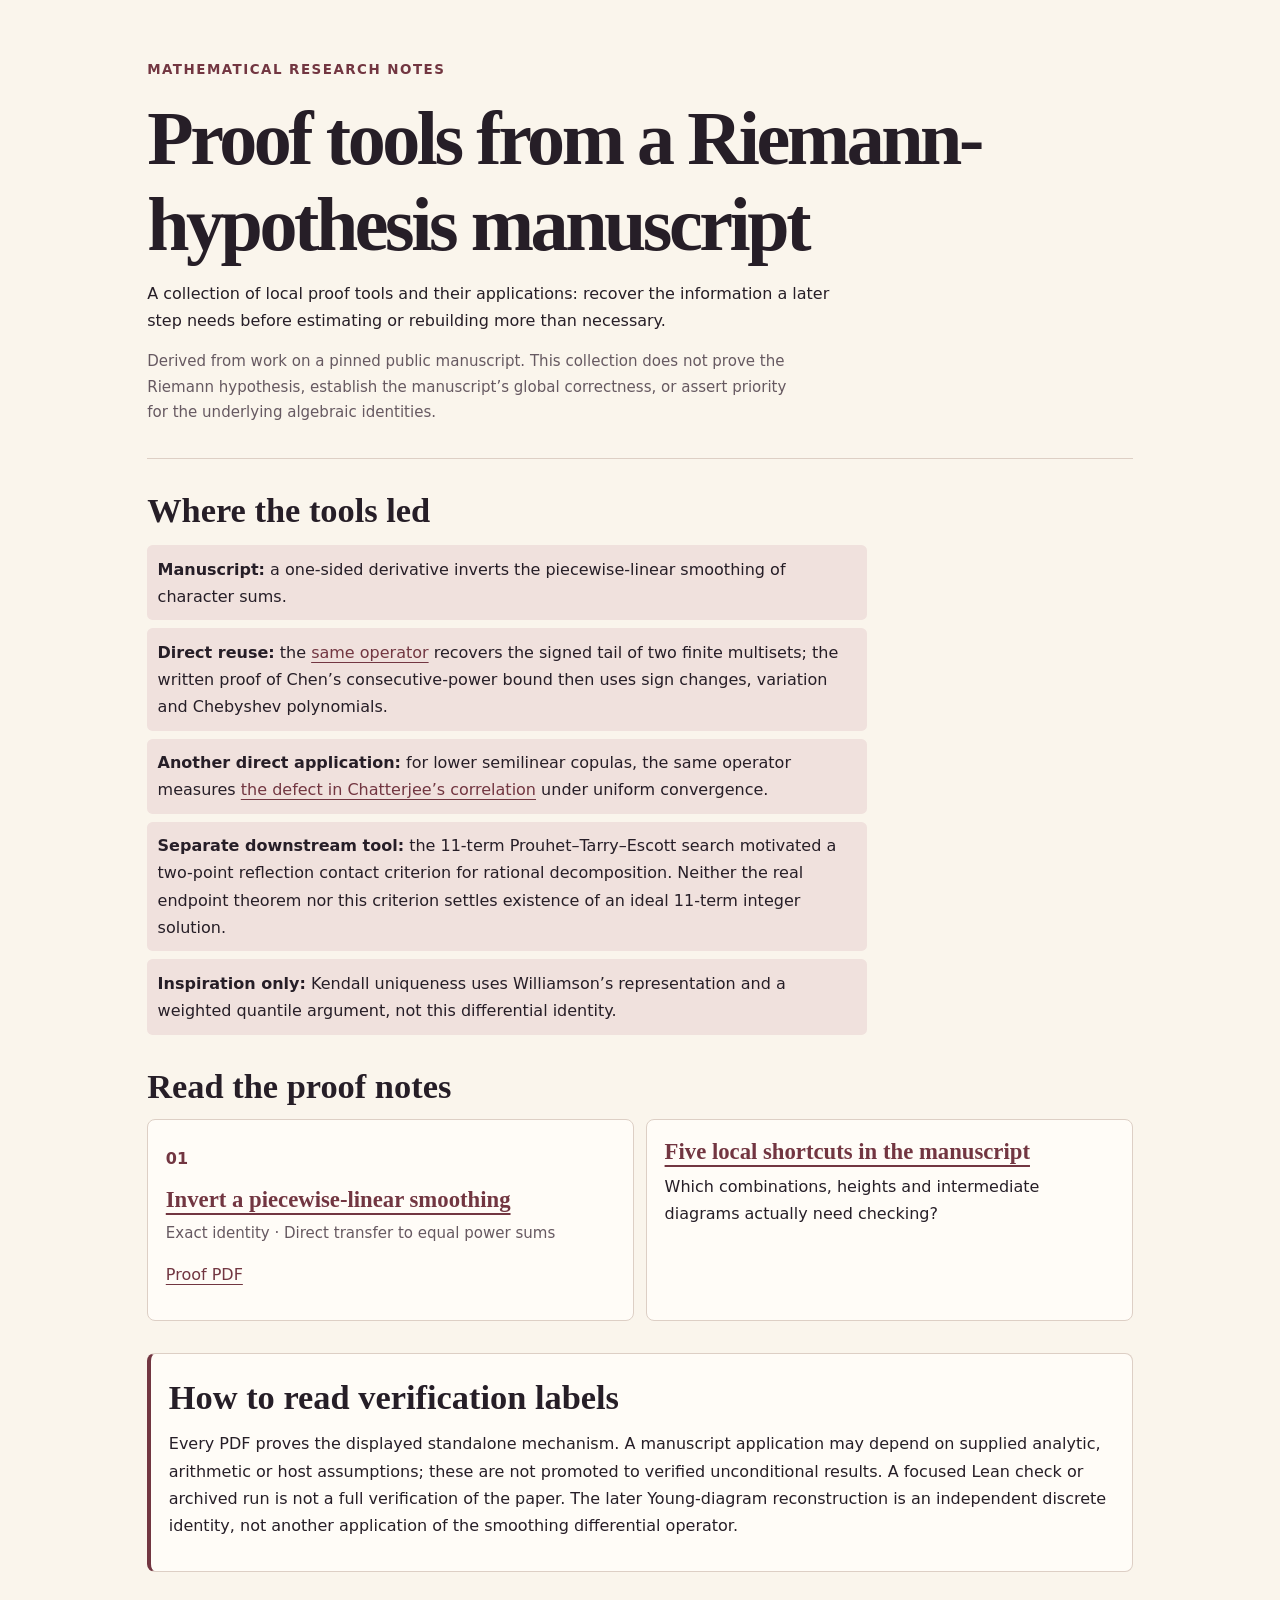
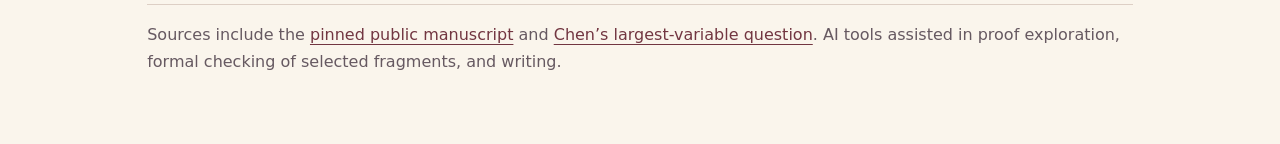
==== index.html @ ce7fea71 "Publish anonymous Riemann proof-tools research notes" ====
<!doctype html><html lang="en"><head><meta charset="utf-8"><meta name="viewport" content="width=device-width, initial-scale=1"><title>Proof tools from a Riemann-hypothesis manuscript</title><link rel="stylesheet" href="style.css"></head><body><main class="wrap"><header><p class="eyebrow">Mathematical research notes</p><h1>Proof tools from a Riemann-hypothesis manuscript</h1><p>A collection of local proof tools and their applications: recover the information a later step needs before estimating or rebuilding more than necessary.</p><p class="scope">Derived from work on a pinned public manuscript. This collection does not prove the Riemann hypothesis, establish the manuscript’s global correctness, or assert priority for the underlying algebraic identities.</p></header>
<section aria-labelledby="transfer"><h2 id="transfer">Where the tools led</h2><ol class="flow"><li><strong>Manuscript:</strong> a one-sided derivative inverts the piecewise-linear smoothing of character sums.</li><li><strong>Direct reuse:</strong> the <a href="smoothed-sum-inversion/">same operator</a> recovers the signed tail of two finite multisets; the written proof of Chen’s consecutive-power bound then uses sign changes, variation and Chebyshev polynomials.</li><li><strong>Another direct application:</strong> for lower semilinear copulas, the same operator measures <a href="chatterjee-connection/">the defect in Chatterjee’s correlation</a> under uniform convergence.</li><li><strong>Separate downstream tool:</strong> the 11-term Prouhet–Tarry–Escott search motivated a two-point reflection contact criterion for rational decomposition. Neither the real endpoint theorem nor this criterion settles existence of an ideal 11-term integer solution.</li><li><strong>Inspiration only:</strong> Kendall uniqueness uses Williamson’s representation and a weighted quantile argument, not this differential identity.</li></ol></section>
<section aria-labelledby="tools"><h2 id="tools">Read the proof notes</h2><div class="grid"><article class="card"><p class="number">01</p><h3><a href="smoothed-sum-inversion/">Invert a piecewise-linear smoothing</a></h3><p class="scope">Exact identity · Direct transfer to equal power sums</p><p><a href="files/smoothed-sum-inversion.pdf">Proof PDF</a></p></article><article class="card"><h3><a href="manuscript-shortcuts/">Five local shortcuts in the manuscript</a></h3><p>Which combinations, heights and intermediate diagrams actually need checking?</p></article></div></section><section class="panel"><h2>How to read verification labels</h2><p>Every PDF proves the displayed standalone mechanism. A manuscript application may depend on supplied analytic, arithmetic or host assumptions; these are not promoted to verified unconditional results. A focused Lean check or archived run is not a full verification of the paper. The later Young-diagram reconstruction is an independent discrete identity, not another application of the smoothing differential operator.</p></section><footer>Sources include the <a href="https://github.com/leanprover-community/riemann-hypothesis/tree/40e56bab026552e089d7afcfeff08d2defb9c005">pinned public manuscript</a> and <a href="https://arxiv.org/html/2506.11429v1#S5.SS2.SSS1">Chen’s largest-variable question</a>. AI tools assisted in proof exploration, formal checking of selected fragments, and writing.</footer></main></body></html>
---- style.css ----
@charset 'utf-8';
:root{color-scheme:light;--ink:#261e27;--muted:#665961;--paper:#faf5ec;--card:#fffcf7;--rule:#ddcfc5;--accent:#723641;--soft:#f0e1dd}
*{box-sizing:border-box}body{margin:0;background:var(--paper);color:var(--ink);font:1rem/1.7 system-ui,sans-serif}.wrap{width:min(68rem,100%);margin:auto;padding:clamp(1.1rem,4vw,4rem)}a{color:var(--accent);text-underline-offset:.25em}a:focus-visible{outline:2px solid var(--accent);outline-offset:4px}header,footer{border-block-end:1px solid var(--rule);padding-block-end:1.1rem}footer{border-block-end:0;border-block-start:1px solid var(--rule);padding-block-start:1rem;color:var(--muted)}header p{max-width:68ch}.eyebrow{color:var(--accent);font-weight:750;letter-spacing:.11em;text-transform:uppercase;font-size:.84rem}h1,h2,h3{font-family:Georgia,serif;line-height:1.12}h1{font-size:clamp(2.3rem,6vw,4.75rem);letter-spacing:-.045em;max-width:22ch;margin:.4rem 0 .85rem}h2{font-size:clamp(1.55rem,3.5vw,2.15rem);margin:.4rem 0 .85rem}h3{margin:.1rem 0 .55rem;font-size:1.42rem}section{margin:2rem 0}.grid{display:grid;grid-template-columns:repeat(auto-fit,minmax(min(100%,17rem),1fr));gap:.75rem}.card,.panel{padding:1.1rem;background:var(--card);border:1px solid var(--rule);border-radius:.5rem}.panel{border-left:.25rem solid var(--accent)}.scope{color:var(--muted);font-size:.94rem}.flow{list-style:none;padding:0;display:grid;gap:.5rem}.flow li{background:var(--soft);border-radius:.35rem;padding:.65rem;max-width:45rem}.button{display:inline-block;background:var(--accent);padding:.55rem .8rem;color:#fff;font-weight:700;border-radius:.3rem}.source-list{overflow-wrap:anywhere}p{margin:.5rem 0 .9rem}.sectiontext{max-width:76ch;overflow-wrap:anywhere}.cta{margin:1rem 0 0}nav a{margin-right:1rem}.number{color:var(--accent);font-weight:800}
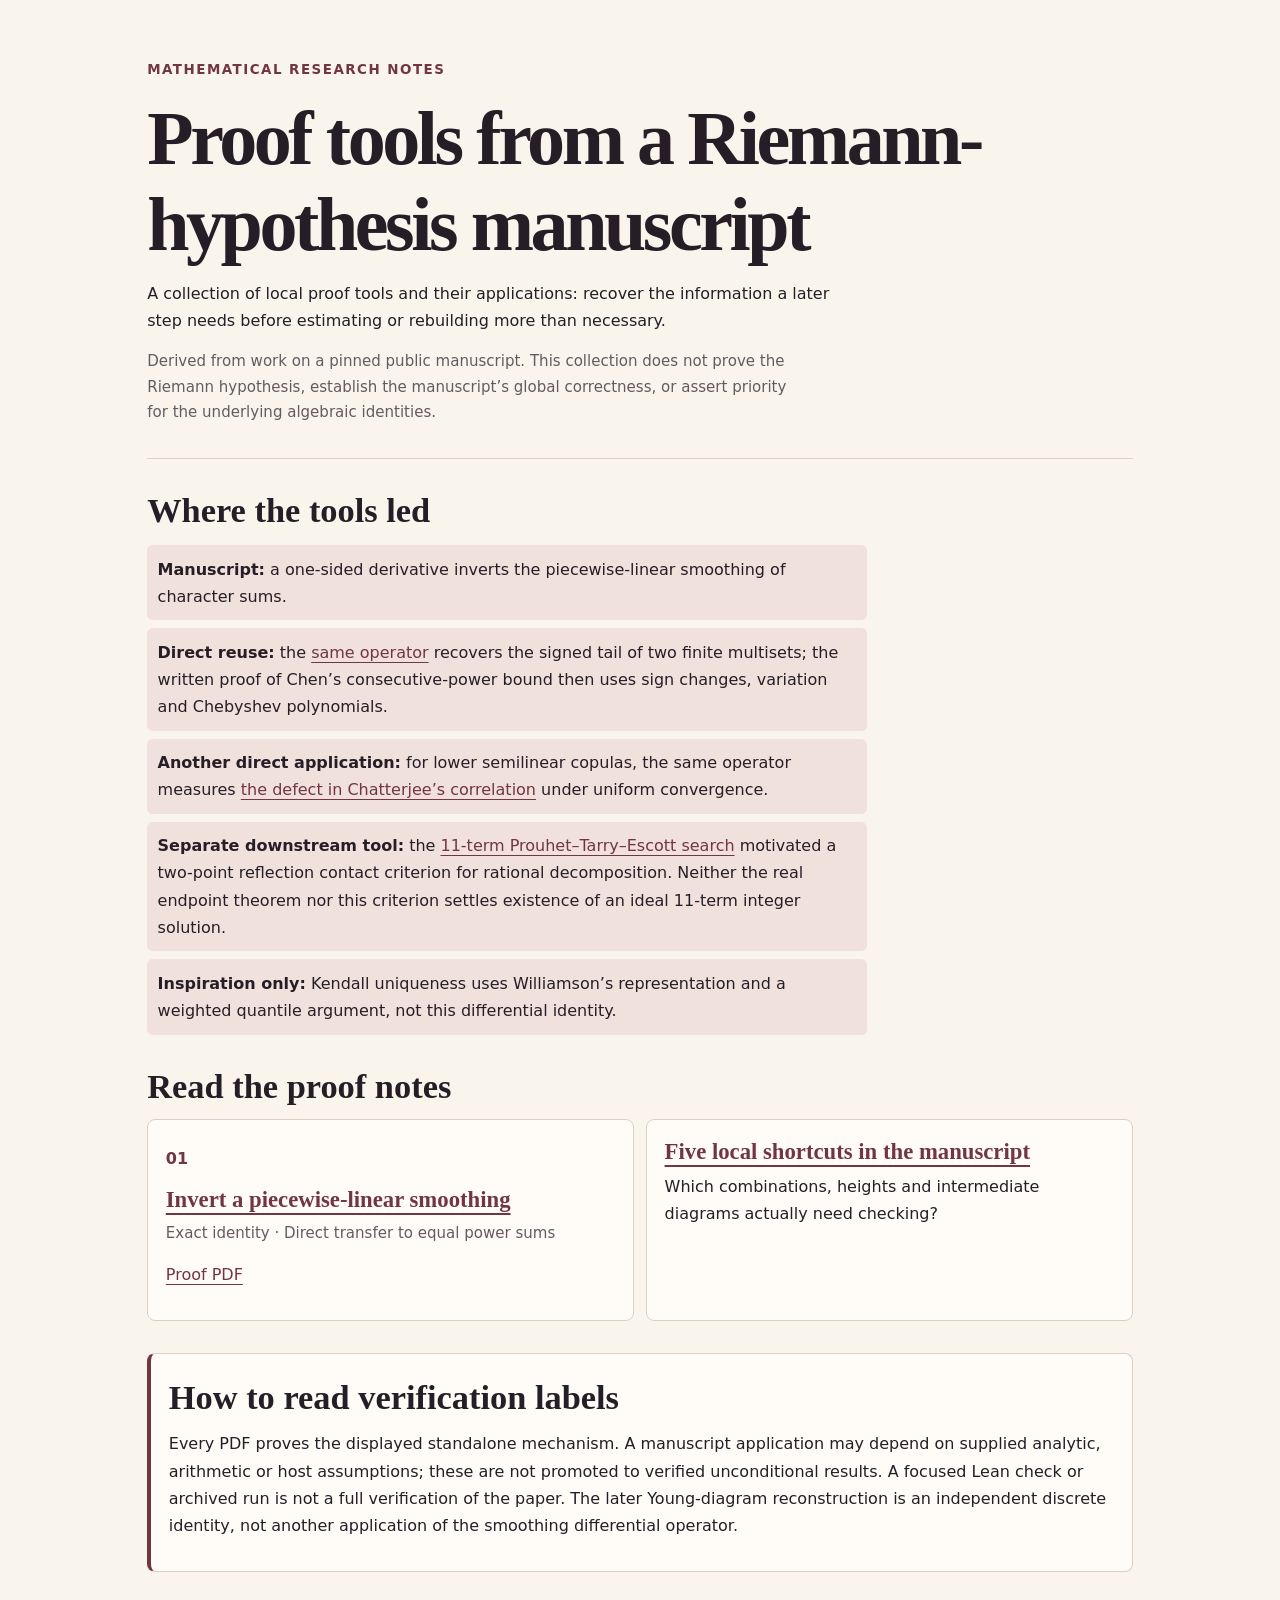
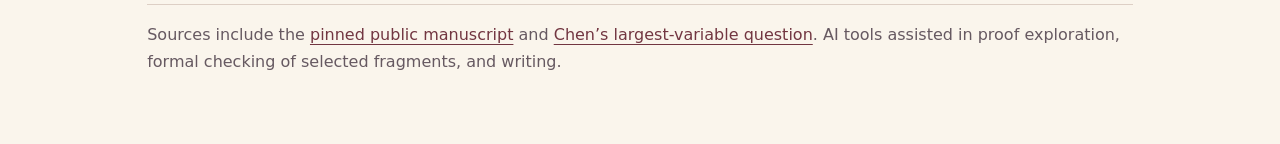
==== commit 3cfebbc5: "Connect the inversion, Chen, and eleven-term research notes" ====
--- a/index.html
+++ b/index.html
@@ -1,3 +1,3 @@
 <!doctype html><html lang="en"><head><meta charset="utf-8"><meta name="viewport" content="width=device-width, initial-scale=1"><title>Proof tools from a Riemann-hypothesis manuscript</title><link rel="stylesheet" href="style.css"></head><body><main class="wrap"><header><p class="eyebrow">Mathematical research notes</p><h1>Proof tools from a Riemann-hypothesis manuscript</h1><p>A collection of local proof tools and their applications: recover the information a later step needs before estimating or rebuilding more than necessary.</p><p class="scope">Derived from work on a pinned public manuscript. This collection does not prove the Riemann hypothesis, establish the manuscript’s global correctness, or assert priority for the underlying algebraic identities.</p></header>
-<section aria-labelledby="transfer"><h2 id="transfer">Where the tools led</h2><ol class="flow"><li><strong>Manuscript:</strong> a one-sided derivative inverts the piecewise-linear smoothing of character sums.</li><li><strong>Direct reuse:</strong> the <a href="smoothed-sum-inversion/">same operator</a> recovers the signed tail of two finite multisets; the written proof of Chen’s consecutive-power bound then uses sign changes, variation and Chebyshev polynomials.</li><li><strong>Another direct application:</strong> for lower semilinear copulas, the same operator measures <a href="chatterjee-connection/">the defect in Chatterjee’s correlation</a> under uniform convergence.</li><li><strong>Separate downstream tool:</strong> the 11-term Prouhet–Tarry–Escott search motivated a two-point reflection contact criterion for rational decomposition. Neither the real endpoint theorem nor this criterion settles existence of an ideal 11-term integer solution.</li><li><strong>Inspiration only:</strong> Kendall uniqueness uses Williamson’s representation and a weighted quantile argument, not this differential identity.</li></ol></section>
+<section aria-labelledby="transfer"><h2 id="transfer">Where the tools led</h2><ol class="flow"><li><strong>Manuscript:</strong> a one-sided derivative inverts the piecewise-linear smoothing of character sums.</li><li><strong>Direct reuse:</strong> the <a href="smoothed-sum-inversion/#chen">same operator</a> recovers the signed tail of two finite multisets; the written proof of Chen’s consecutive-power bound then uses sign changes, variation and Chebyshev polynomials.</li><li><strong>Another direct application:</strong> for lower semilinear copulas, the same operator measures <a href="chatterjee-connection/">the defect in Chatterjee’s correlation</a> under uniform convergence.</li><li><strong>Separate downstream tool:</strong> the <a href="eleven-term/">11-term Prouhet–Tarry–Escott search</a> motivated a two-point reflection contact criterion for rational decomposition. Neither the real endpoint theorem nor this criterion settles existence of an ideal 11-term integer solution.</li><li><strong>Inspiration only:</strong> Kendall uniqueness uses Williamson’s representation and a weighted quantile argument, not this differential identity.</li></ol></section>
 <section aria-labelledby="tools"><h2 id="tools">Read the proof notes</h2><div class="grid"><article class="card"><p class="number">01</p><h3><a href="smoothed-sum-inversion/">Invert a piecewise-linear smoothing</a></h3><p class="scope">Exact identity · Direct transfer to equal power sums</p><p><a href="files/smoothed-sum-inversion.pdf">Proof PDF</a></p></article><article class="card"><h3><a href="manuscript-shortcuts/">Five local shortcuts in the manuscript</a></h3><p>Which combinations, heights and intermediate diagrams actually need checking?</p></article></div></section><section class="panel"><h2>How to read verification labels</h2><p>Every PDF proves the displayed standalone mechanism. A manuscript application may depend on supplied analytic, arithmetic or host assumptions; these are not promoted to verified unconditional results. A focused Lean check or archived run is not a full verification of the paper. The later Young-diagram reconstruction is an independent discrete identity, not another application of the smoothing differential operator.</p></section><footer>Sources include the <a href="https://github.com/leanprover-community/riemann-hypothesis/tree/40e56bab026552e089d7afcfeff08d2defb9c005">pinned public manuscript</a> and <a href="https://arxiv.org/html/2506.11429v1#S5.SS2.SSS1">Chen’s largest-variable question</a>. AI tools assisted in proof exploration, formal checking of selected fragments, and writing.</footer></main></body></html>
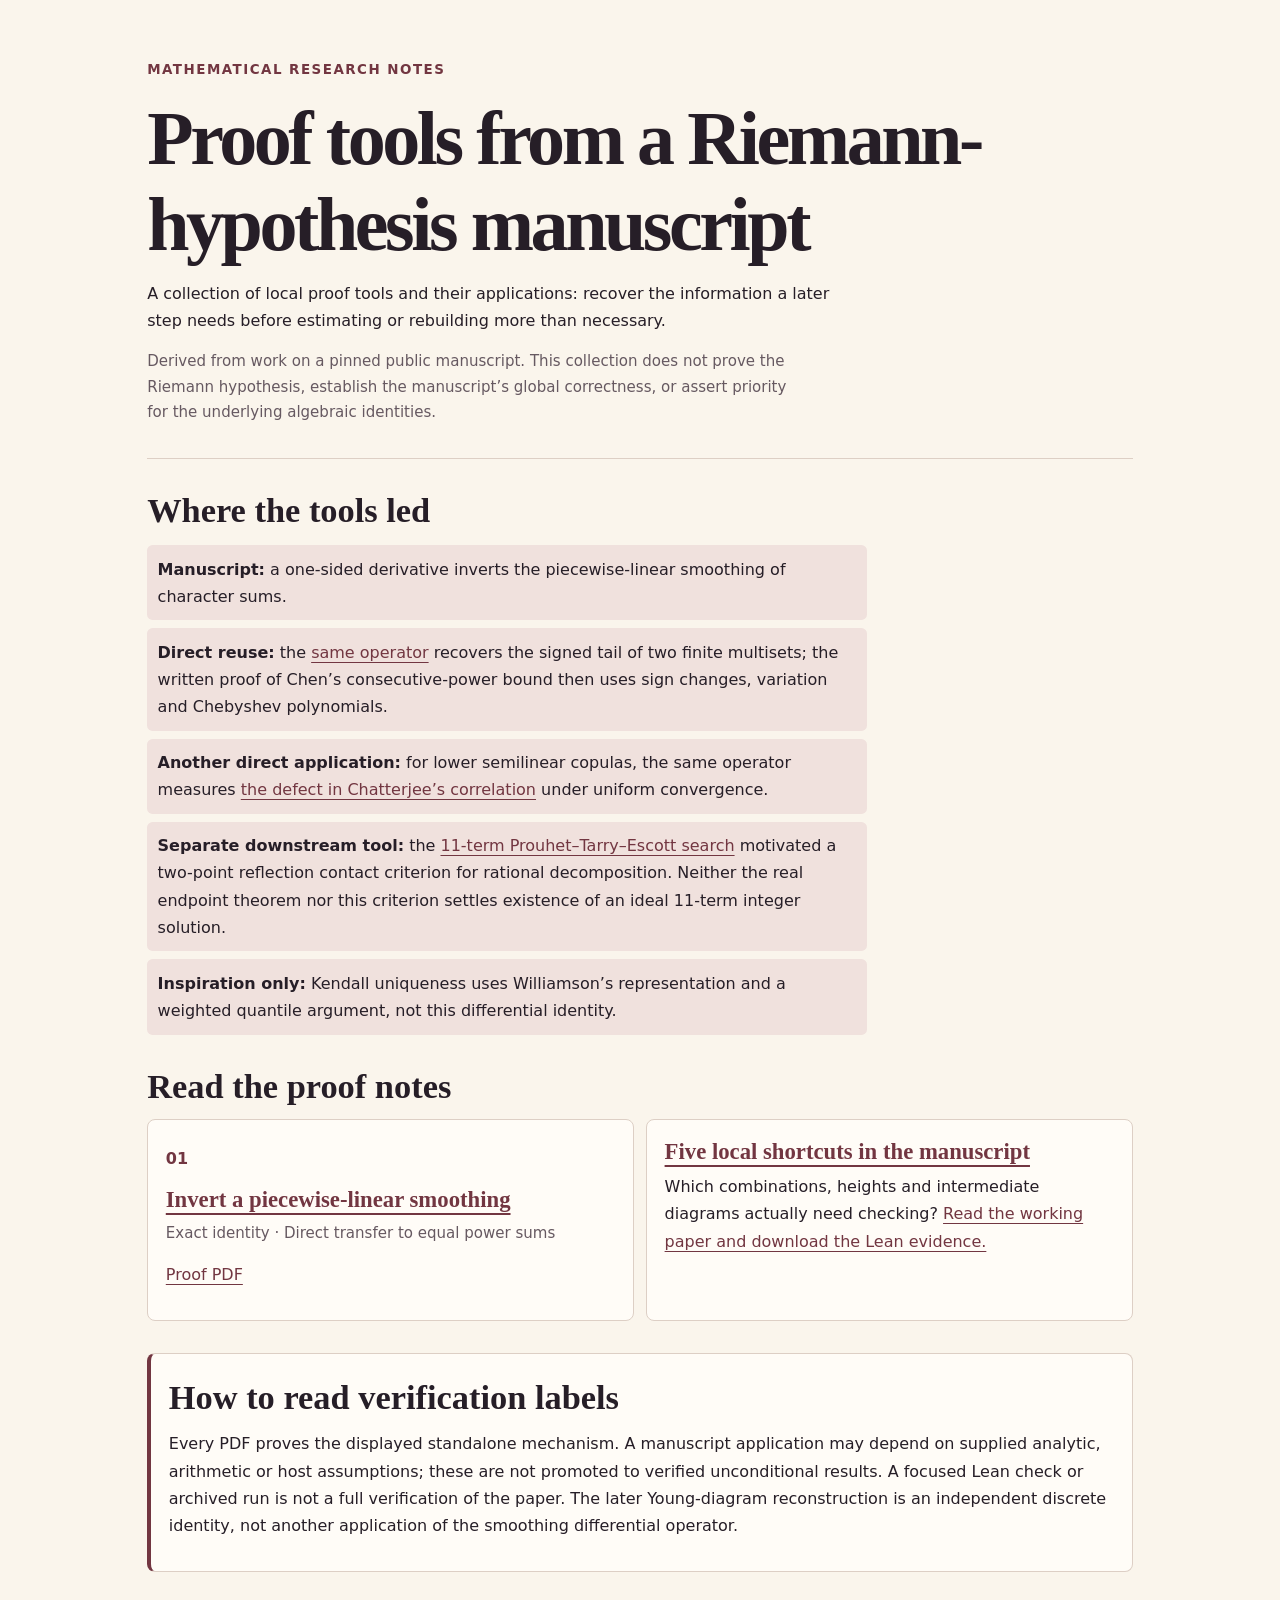
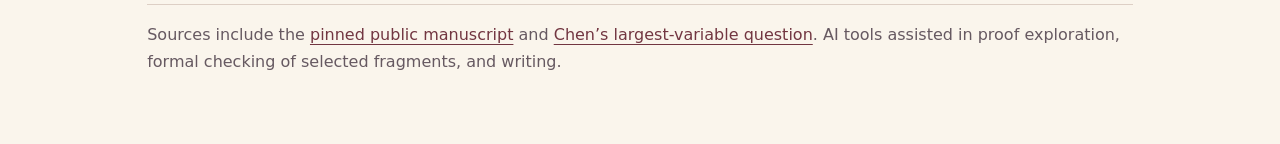
==== commit 86c25b88: "Add Riemann manuscript shortening paper and Lean reproduction bundles" ====
--- a/index.html
+++ b/index.html
@@ -1,3 +1,3 @@
 <!doctype html><html lang="en"><head><meta charset="utf-8"><meta name="viewport" content="width=device-width, initial-scale=1"><title>Proof tools from a Riemann-hypothesis manuscript</title><link rel="stylesheet" href="style.css"></head><body><main class="wrap"><header><p class="eyebrow">Mathematical research notes</p><h1>Proof tools from a Riemann-hypothesis manuscript</h1><p>A collection of local proof tools and their applications: recover the information a later step needs before estimating or rebuilding more than necessary.</p><p class="scope">Derived from work on a pinned public manuscript. This collection does not prove the Riemann hypothesis, establish the manuscript’s global correctness, or assert priority for the underlying algebraic identities.</p></header>
 <section aria-labelledby="transfer"><h2 id="transfer">Where the tools led</h2><ol class="flow"><li><strong>Manuscript:</strong> a one-sided derivative inverts the piecewise-linear smoothing of character sums.</li><li><strong>Direct reuse:</strong> the <a href="smoothed-sum-inversion/#chen">same operator</a> recovers the signed tail of two finite multisets; the written proof of Chen’s consecutive-power bound then uses sign changes, variation and Chebyshev polynomials.</li><li><strong>Another direct application:</strong> for lower semilinear copulas, the same operator measures <a href="chatterjee-connection/">the defect in Chatterjee’s correlation</a> under uniform convergence.</li><li><strong>Separate downstream tool:</strong> the <a href="eleven-term/">11-term Prouhet–Tarry–Escott search</a> motivated a two-point reflection contact criterion for rational decomposition. Neither the real endpoint theorem nor this criterion settles existence of an ideal 11-term integer solution.</li><li><strong>Inspiration only:</strong> Kendall uniqueness uses Williamson’s representation and a weighted quantile argument, not this differential identity.</li></ol></section>
-<section aria-labelledby="tools"><h2 id="tools">Read the proof notes</h2><div class="grid"><article class="card"><p class="number">01</p><h3><a href="smoothed-sum-inversion/">Invert a piecewise-linear smoothing</a></h3><p class="scope">Exact identity · Direct transfer to equal power sums</p><p><a href="files/smoothed-sum-inversion.pdf">Proof PDF</a></p></article><article class="card"><h3><a href="manuscript-shortcuts/">Five local shortcuts in the manuscript</a></h3><p>Which combinations, heights and intermediate diagrams actually need checking?</p></article></div></section><section class="panel"><h2>How to read verification labels</h2><p>Every PDF proves the displayed standalone mechanism. A manuscript application may depend on supplied analytic, arithmetic or host assumptions; these are not promoted to verified unconditional results. A focused Lean check or archived run is not a full verification of the paper. The later Young-diagram reconstruction is an independent discrete identity, not another application of the smoothing differential operator.</p></section><footer>Sources include the <a href="https://github.com/leanprover-community/riemann-hypothesis/tree/40e56bab026552e089d7afcfeff08d2defb9c005">pinned public manuscript</a> and <a href="https://arxiv.org/html/2506.11429v1#S5.SS2.SSS1">Chen’s largest-variable question</a>. AI tools assisted in proof exploration, formal checking of selected fragments, and writing.</footer></main></body></html>+<section aria-labelledby="tools"><h2 id="tools">Read the proof notes</h2><div class="grid"><article class="card"><p class="number">01</p><h3><a href="smoothed-sum-inversion/">Invert a piecewise-linear smoothing</a></h3><p class="scope">Exact identity · Direct transfer to equal power sums</p><p><a href="files/smoothed-sum-inversion.pdf">Proof PDF</a></p></article><article class="card"><h3><a href="manuscript-shortcuts/">Five local shortcuts in the manuscript</a></h3><p>Which combinations, heights and intermediate diagrams actually need checking? <a href="manuscript-shortcuts/#paper">Read the working paper and download the Lean evidence.</a></p></article></div></section><section class="panel"><h2>How to read verification labels</h2><p>Every PDF proves the displayed standalone mechanism. A manuscript application may depend on supplied analytic, arithmetic or host assumptions; these are not promoted to verified unconditional results. A focused Lean check or archived run is not a full verification of the paper. The later Young-diagram reconstruction is an independent discrete identity, not another application of the smoothing differential operator.</p></section><footer>Sources include the <a href="https://github.com/leanprover-community/riemann-hypothesis/tree/40e56bab026552e089d7afcfeff08d2defb9c005">pinned public manuscript</a> and <a href="https://arxiv.org/html/2506.11429v1#S5.SS2.SSS1">Chen’s largest-variable question</a>. AI tools assisted in proof exploration, formal checking of selected fragments, and writing.</footer></main></body></html>
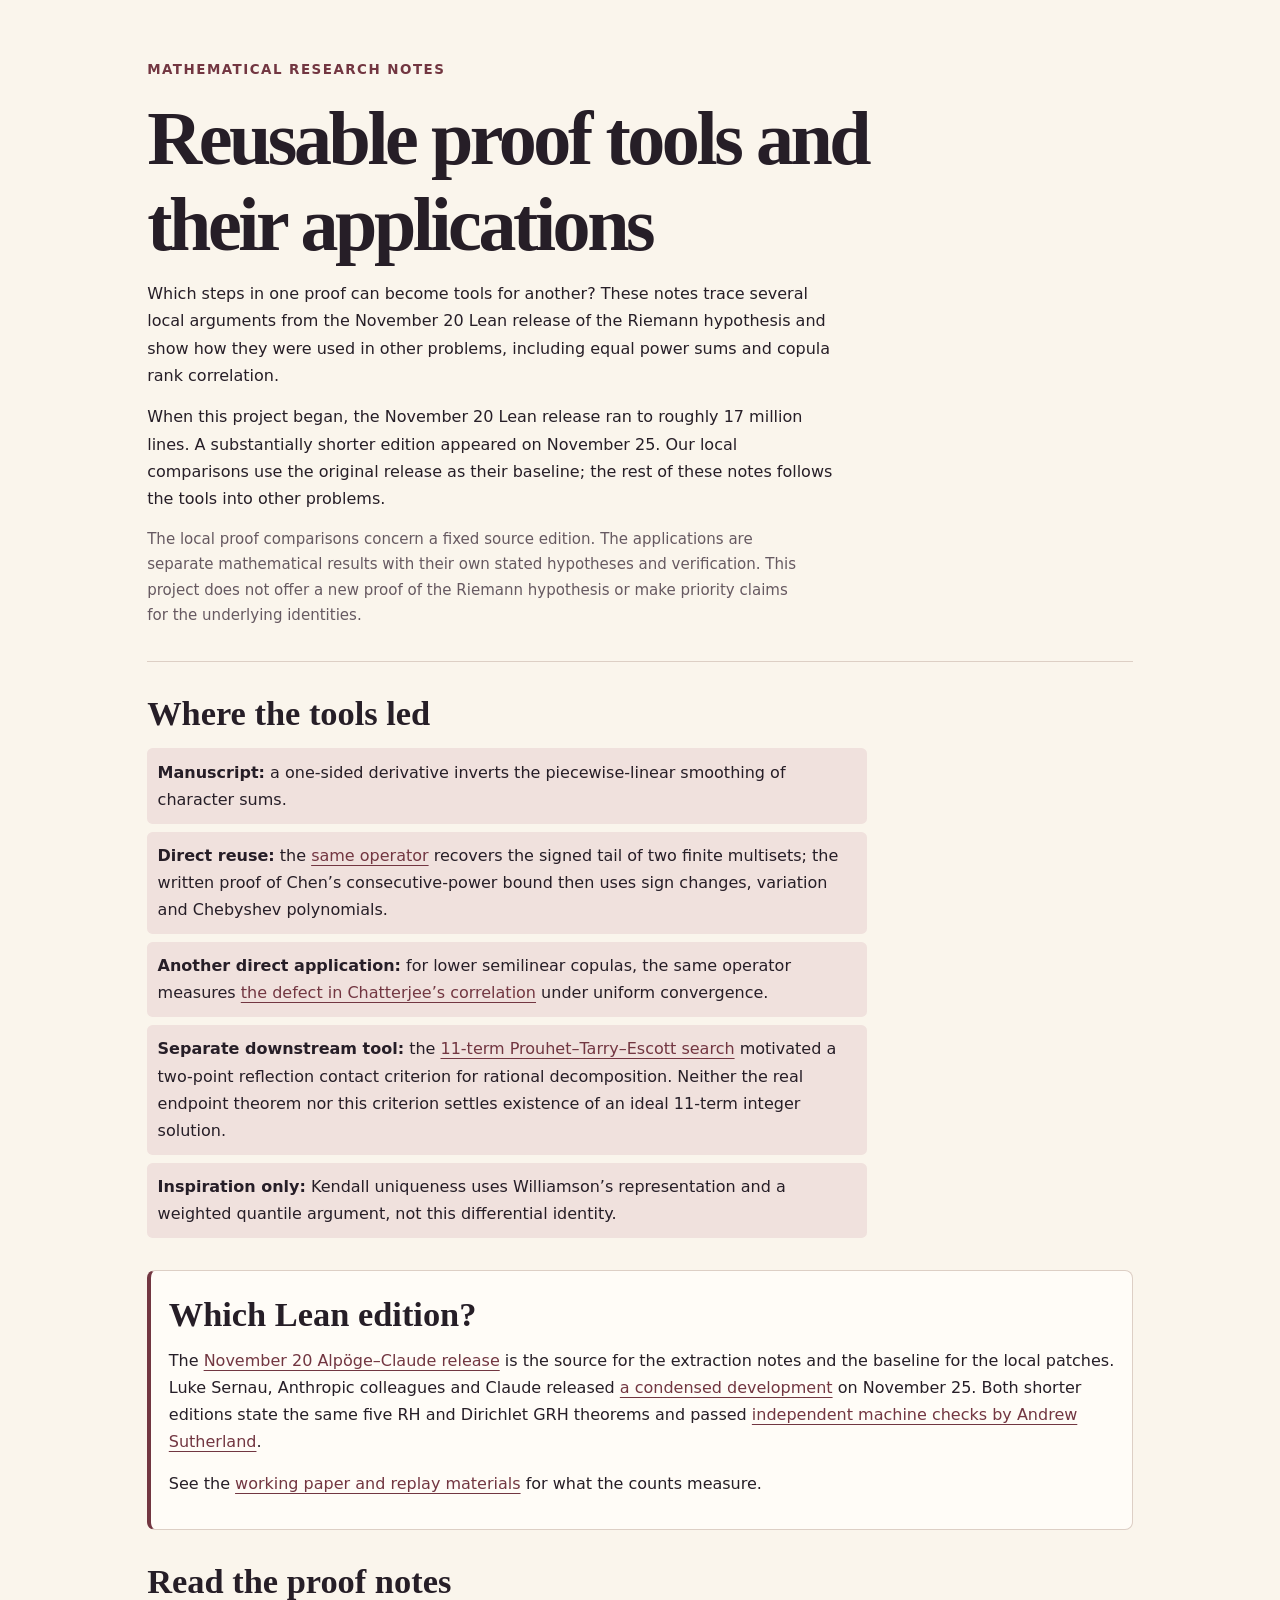
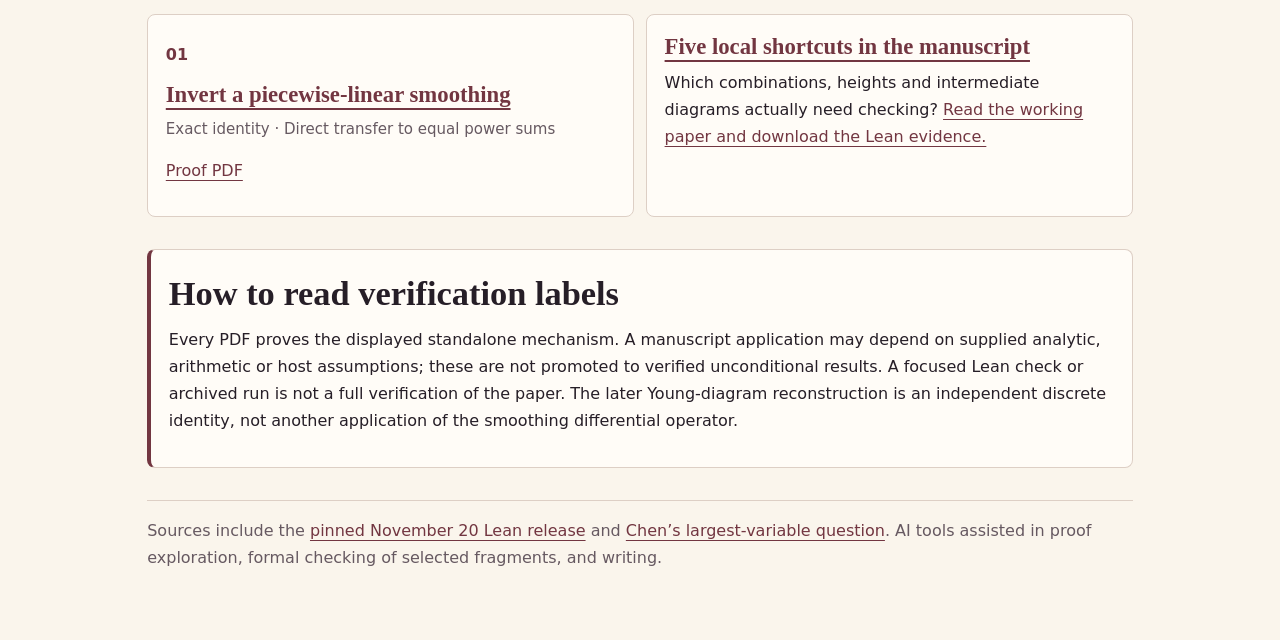
==== commit af784e20: "Clarify the original Lean baseline and the later condensed edition" ====
--- a/index.html
+++ b/index.html
@@ -1,3 +1,3 @@
-<!doctype html><html lang="en"><head><meta charset="utf-8"><meta name="viewport" content="width=device-width, initial-scale=1"><title>Proof tools from a Riemann-hypothesis manuscript</title><link rel="stylesheet" href="style.css"></head><body><main class="wrap"><header><p class="eyebrow">Mathematical research notes</p><h1>Proof tools from a Riemann-hypothesis manuscript</h1><p>A collection of local proof tools and their applications: recover the information a later step needs before estimating or rebuilding more than necessary.</p><p class="scope">Derived from work on a pinned public manuscript. This collection does not prove the Riemann hypothesis, establish the manuscript’s global correctness, or assert priority for the underlying algebraic identities.</p></header>
+<!doctype html><html lang="en"><head><meta charset="utf-8"><meta name="viewport" content="width=device-width, initial-scale=1"><title>Reusable proof tools and their applications</title><link rel="stylesheet" href="style.css"></head><body><main class="wrap"><header><p class="eyebrow">Mathematical research notes</p><h1>Reusable proof tools and their applications</h1><p>Which steps in one proof can become tools for another? These notes trace several local arguments from the November 20 Lean release of the Riemann hypothesis and show how they were used in other problems, including equal power sums and copula rank correlation.</p><p>When this project began, the November 20 Lean release ran to roughly 17 million lines. A substantially shorter edition appeared on November 25. Our local comparisons use the original release as their baseline; the rest of these notes follows the tools into other problems.</p><p class="scope">The local proof comparisons concern a fixed source edition. The applications are separate mathematical results with their own stated hypotheses and verification. This project does not offer a new proof of the Riemann hypothesis or make priority claims for the underlying identities.</p></header>
 <section aria-labelledby="transfer"><h2 id="transfer">Where the tools led</h2><ol class="flow"><li><strong>Manuscript:</strong> a one-sided derivative inverts the piecewise-linear smoothing of character sums.</li><li><strong>Direct reuse:</strong> the <a href="smoothed-sum-inversion/#chen">same operator</a> recovers the signed tail of two finite multisets; the written proof of Chen’s consecutive-power bound then uses sign changes, variation and Chebyshev polynomials.</li><li><strong>Another direct application:</strong> for lower semilinear copulas, the same operator measures <a href="chatterjee-connection/">the defect in Chatterjee’s correlation</a> under uniform convergence.</li><li><strong>Separate downstream tool:</strong> the <a href="eleven-term/">11-term Prouhet–Tarry–Escott search</a> motivated a two-point reflection contact criterion for rational decomposition. Neither the real endpoint theorem nor this criterion settles existence of an ideal 11-term integer solution.</li><li><strong>Inspiration only:</strong> Kendall uniqueness uses Williamson’s representation and a weighted quantile argument, not this differential identity.</li></ol></section>
-<section aria-labelledby="tools"><h2 id="tools">Read the proof notes</h2><div class="grid"><article class="card"><p class="number">01</p><h3><a href="smoothed-sum-inversion/">Invert a piecewise-linear smoothing</a></h3><p class="scope">Exact identity · Direct transfer to equal power sums</p><p><a href="files/smoothed-sum-inversion.pdf">Proof PDF</a></p></article><article class="card"><h3><a href="manuscript-shortcuts/">Five local shortcuts in the manuscript</a></h3><p>Which combinations, heights and intermediate diagrams actually need checking? <a href="manuscript-shortcuts/#paper">Read the working paper and download the Lean evidence.</a></p></article></div></section><section class="panel"><h2>How to read verification labels</h2><p>Every PDF proves the displayed standalone mechanism. A manuscript application may depend on supplied analytic, arithmetic or host assumptions; these are not promoted to verified unconditional results. A focused Lean check or archived run is not a full verification of the paper. The later Young-diagram reconstruction is an independent discrete identity, not another application of the smoothing differential operator.</p></section><footer>Sources include the <a href="https://github.com/leanprover-community/riemann-hypothesis/tree/40e56bab026552e089d7afcfeff08d2defb9c005">pinned public manuscript</a> and <a href="https://arxiv.org/html/2506.11429v1#S5.SS2.SSS1">Chen’s largest-variable question</a>. AI tools assisted in proof exploration, formal checking of selected fragments, and writing.</footer></main></body></html>+<section class="panel" id="source-editions" aria-labelledby="source-editions-title"><h2 id="source-editions-title">Which Lean edition?</h2><p>The <a href="https://github.com/leanprover-community/riemann-hypothesis/tree/40e56bab026552e089d7afcfeff08d2defb9c005">November 20 Alpöge–Claude release</a> is the source for the extraction notes and the baseline for the local patches. Luke Sernau, Anthropic colleagues and Claude released <a href="https://github.com/lsernau/grh-lean/tree/72fead10">a condensed development</a> on November 25. Both shorter editions state the same five RH and Dirichlet GRH theorems and passed <a href="https://math.mit.edu/~drew/shortgrh/">independent machine checks by Andrew Sutherland</a>.</p><p>See the <a href="manuscript-shortcuts/#paper">working paper and replay materials</a> for what the counts measure.</p></section><section aria-labelledby="tools"><h2 id="tools">Read the proof notes</h2><div class="grid"><article class="card"><p class="number">01</p><h3><a href="smoothed-sum-inversion/">Invert a piecewise-linear smoothing</a></h3><p class="scope">Exact identity · Direct transfer to equal power sums</p><p><a href="files/smoothed-sum-inversion.pdf">Proof PDF</a></p></article><article class="card"><h3><a href="manuscript-shortcuts/">Five local shortcuts in the manuscript</a></h3><p>Which combinations, heights and intermediate diagrams actually need checking? <a href="manuscript-shortcuts/#paper">Read the working paper and download the Lean evidence.</a></p></article></div></section><section class="panel"><h2>How to read verification labels</h2><p>Every PDF proves the displayed standalone mechanism. A manuscript application may depend on supplied analytic, arithmetic or host assumptions; these are not promoted to verified unconditional results. A focused Lean check or archived run is not a full verification of the paper. The later Young-diagram reconstruction is an independent discrete identity, not another application of the smoothing differential operator.</p></section><footer>Sources include the <a href="https://github.com/leanprover-community/riemann-hypothesis/tree/40e56bab026552e089d7afcfeff08d2defb9c005">pinned November 20 Lean release</a> and <a href="https://arxiv.org/html/2506.11429v1#S5.SS2.SSS1">Chen’s largest-variable question</a>. AI tools assisted in proof exploration, formal checking of selected fragments, and writing.</footer></main></body></html>
